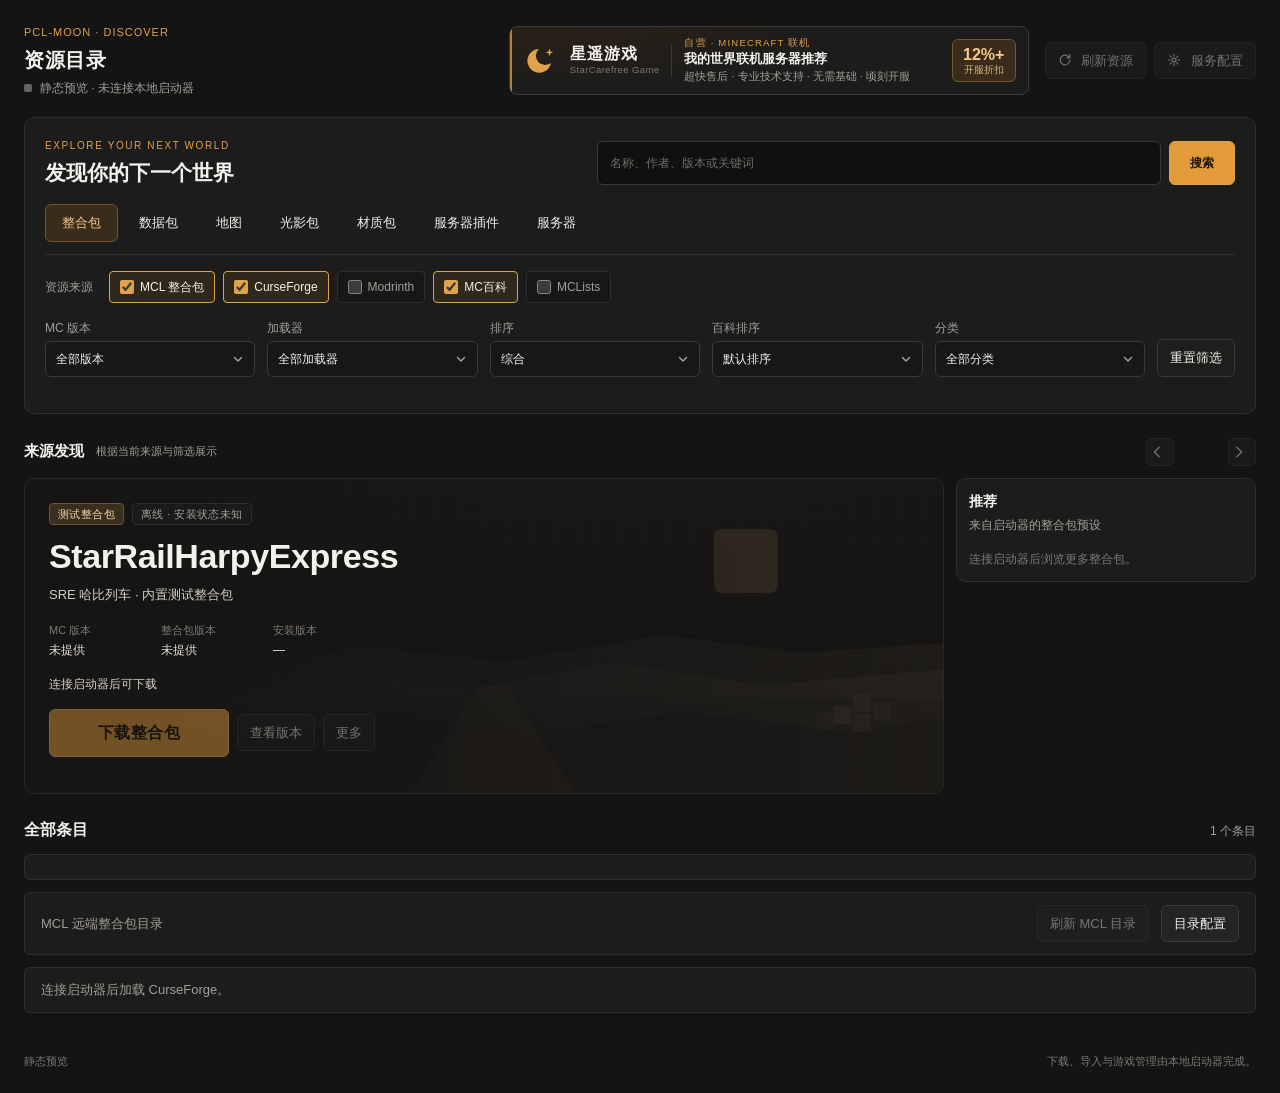
==== Plain Craft Launcher 2/Modules/WebUi/www/index.html @ b38b9cc0 "Launcher Detail Experience Optimization" ====
<!DOCTYPE html>
<html lang="zh-CN" class="dark">
<head>
  <meta charset="utf-8" />
  <meta name="viewport" content="width=device-width, initial-scale=1" />
  <meta http-equiv="Content-Security-Policy" content="default-src 'none'; script-src 'self'; style-src 'self' 'unsafe-inline'; img-src 'self' data: http: https:; connect-src 'none'; base-uri 'none'; form-action 'none'" />
   <title>PCL-MOON</title>
  <link rel="stylesheet" href="app.css" />
</head>
<body data-link="offline">
  <div class="browse">
    <header class="toolbar">
      <div class="title-block">
        <p class="eyebrow">PCL-MOON · DISCOVER</p>
        <h1>资源目录</h1>
        <p class="connection" role="status">
          <span class="status-dot" aria-hidden="true"></span>
          <span id="connection-text">静态预览 · 未连接本地启动器</span>
        </p>
      </div>
      <aside class="sponsor" aria-label="自营：星遥游戏">
        <a id="sponsor-link" href="https://started.ink/" title="星遥游戏 · 我的世界联机服务器">
          <svg class="sponsor-mark" viewBox="0 0 40 40" aria-hidden="true">
            <defs><mask id="sponsor-crescent"><rect width="40" height="40" fill="#fff"/><circle cx="25" cy="15" r="11" fill="#000"/></mask></defs>
            <circle cx="18" cy="21" r="14" fill="currentColor" mask="url(#sponsor-crescent)"/>
            <path d="M30 6.5l1.1 3.4 3.4 1.1-3.4 1.1L30 15.5l-1.1-3.4-3.4-1.1 3.4-1.1z" fill="currentColor"/>
          </svg>
          <span class="sponsor-brand"><strong>星遥游戏</strong><small>StarCarefree Game</small></span>
          <span class="sponsor-copy">
            <small class="sponsor-eyebrow">自营 · MINECRAFT 联机</small>
            <strong>我的世界联机服务器推荐</strong>
            <small class="sponsor-points">超快售后 · 专业技术支持 · 无需基础 · 顷刻开服</small>
          </span>
          <span class="sponsor-offer"><b>12%+</b><small>开服折扣</small></span>
        </a>
      </aside>
      <div class="toolbar-actions">
        <button id="refresh" type="button" disabled>
          <svg viewBox="0 0 16 16" aria-hidden="true"><path d="M13.5 8a5.5 5.5 0 1 1-1.4-3.7" fill="none" stroke="currentColor" stroke-width="1.4" stroke-linecap="square"/><path d="M13.6 2.2v3.2H10.4" fill="none" stroke="currentColor" stroke-width="1.4" stroke-linecap="square"/></svg>
          刷新资源
        </button>
        <button id="open-services" type="button" disabled>
          <svg viewBox="0 0 16 16" aria-hidden="true"><circle cx="8" cy="8" r="2.2" fill="none" stroke="currentColor" stroke-width="1.4"/><path d="M8 1.6v2.1M8 12.3v2.1M1.6 8h2.1M12.3 8h2.1M3.4 3.4l1.5 1.5M11.1 11.1l1.5 1.5M12.6 3.4l-1.5 1.5M4.9 11.1l-1.5 1.5" fill="none" stroke="currentColor" stroke-width="1.2" stroke-linecap="square"/></svg>
          服务配置
        </button>
      </div>
    </header>

    <div id="notice" class="notice" role="status" hidden>
      <p id="notice-text"></p>
      <button id="notice-config" type="button" hidden>配置目录地址</button>
    </div>
    <div id="error" class="error" role="alert" hidden></div>
    <p id="selection-live" class="visually-hidden" aria-live="polite"></p>

    <main>
      <section class="discover-controls" aria-label="搜索与筛选">
        <div class="discover-heading">
          <div><p class="eyebrow">EXPLORE YOUR NEXT WORLD</p><h2>发现你的下一个世界</h2></div>
          <form id="search-form" class="search" role="search">
            <label for="search" class="visually-hidden">搜索</label>
            <div class="search-entry"><input id="search" type="search" placeholder="名称、作者、版本或关键词" autocomplete="off" spellcheck="false" enterkeyhint="search" /><button type="submit" class="search-submit">搜索</button></div>
          </form>
        </div>
        <div class="source-tabs resource-types" role="tablist" aria-label="资源类型">
          <button id="type-modpack" type="button" role="tab" aria-selected="true" aria-controls="cards">整合包</button>
          <button id="type-datapack" type="button" role="tab" aria-selected="false" aria-controls="cards">数据包</button>
          <button id="type-world" type="button" role="tab" aria-selected="false" aria-controls="cards">地图</button>
          <button id="type-shader" type="button" role="tab" aria-selected="false" aria-controls="cards">光影包</button>
          <button id="type-resourcepack" type="button" role="tab" aria-selected="false" aria-controls="cards">材质包</button>
          <button id="type-plugin" type="button" role="tab" aria-selected="false" aria-controls="cards">服务器插件</button>
          <button id="type-server" type="button" role="tab" aria-selected="false" aria-controls="cards">服务器</button>
        </div>
        <div class="source-row"><span class="control-label">资源来源</span>
          <div class="explorer-picker" role="group" aria-label="平台资源源（可多选）">
            <label class="explorer-option" title="MCL 整合包 · 远端 index.json"><input id="source-mcl" type="checkbox" checked /> <span>MCL 整合包</span></label>
            <label class="explorer-option" title="CurseForge 平台源"><input id="source-curseforge" type="checkbox" checked /> <span>CurseForge</span></label>
            <label class="explorer-option" title="Modrinth 平台源"><input id="source-modrinth" type="checkbox" /> <span>Modrinth</span></label>
            <label id="source-mcmod" class="explorer-option" title="MC百科平台源"><input id="include-mcmod" type="checkbox" checked /> <span>MC百科</span></label>
            <label class="explorer-option" title="MCLists 是服务器目录来源，不是可进入的服务器"><input id="source-mclists" type="checkbox" /> <span>MCLists</span></label>
          </div>
        </div>
        <form id="filters" class="filters" aria-label="筛选资源">
          <label for="filter-mc">MC 版本<select id="filter-mc"><option value="">全部版本</option></select></label>
          <label for="filter-loader">加载器<select id="filter-loader"><option value="">全部加载器</option></select></label>
          <label id="filter-sort-label" for="filter-sort">排序<select id="filter-sort">
            <option value="relevance">综合</option><option value="downloads">下载量</option><option value="newest">最新</option><option value="updated">最近更新</option>
          </select></label>
          <label id="filter-mcmod-sort-label" for="filter-mcmod-sort">百科排序<select id="filter-mcmod-sort">
            <option value="default">默认排序</option><option value="createtime">最新收录</option><option value="lastedittime">最后编辑</option>
          </select></label>
          <label for="filter-category">分类<select id="filter-category"><option value="">全部分类</option></select></label>
          <button id="reset-filters" type="button" class="ghost">重置筛选</button>
        </form>
        <div class="filter-help"><small id="category-help" role="status"></small><button id="category-retry" type="button" hidden>重试分类</button></div>
      </section>
      <div class="section-head discovery-title"><h2 id="discovery-title">来源发现</h2><p id="discovery-note">根据当前来源与筛选展示</p><div class="discovery-nav"><button id="discovery-previous" type="button" disabled aria-label="上一个"><svg viewBox="0 0 16 16" aria-hidden="true"><path d="M10.5 2.5 5 8l5.5 5.5" fill="none" stroke="currentColor" stroke-width="1.6" stroke-linecap="round" stroke-linejoin="round"/></svg></button><span id="discovery-index"></span><button id="discovery-next" type="button" disabled aria-label="下一个"><svg viewBox="0 0 16 16" aria-hidden="true"><path d="M5.5 2.5 11 8l-5.5 5.5" fill="none" stroke="currentColor" stroke-width="1.6" stroke-linecap="round" stroke-linejoin="round"/></svg></button></div></div>
      <section class="stage" aria-labelledby="discovery-title">
        <article class="banner" id="banner" aria-labelledby="pack-name">
          <div class="depth" aria-hidden="true">
            <span class="sun"></span>
            <span class="ridge ridge-far"></span>
            <span class="ridge ridge-mid"></span>
            <span class="ridge ridge-near"></span>
            <span class="path"></span>
            <span class="blocks"></span>
          </div>
          <img id="banner-image" class="banner-image" alt="" hidden referrerpolicy="no-referrer" />
          <div class="scrim" aria-hidden="true"></div>
          <div class="banner-copy">
            <div class="kicker">
              <span id="pack-badge" class="badge">测试整合包</span>
              <span id="pack-state" class="pill">离线 · 安装状态未知</span>
            </div>
            <h2 id="pack-name">StarRailHarpyExpress</h2>
            <p id="pack-description">SRE 哈比列车 · 内置测试整合包</p>
            <dl class="meta">
              <div><dt>MC 版本</dt><dd id="meta-mc">未提供</dd></div>
              <div><dt>整合包版本</dt><dd id="meta-ver">未提供</dd></div>
              <div><dt>安装版本</dt><dd id="meta-installed">—</dd></div>
            </dl>
            <p id="phase" class="phase" role="status">连接启动器后可下载</p>
            <progress id="task-progress" max="100" value="0" hidden></progress>
            <p id="task-error" class="task-error" hidden></p>
            <div class="banner-actions">
              <button id="primary" class="primary" type="button" disabled>下载整合包</button>
              <button id="cancel" class="cancel" type="button" hidden>取消</button>
              <button id="goto-versions" class="ghost" type="button" disabled>查看版本</button>
              <div id="more-wrap" class="more-wrap">
                <button id="more" class="ghost" type="button" aria-haspopup="menu" aria-controls="more-menu" aria-expanded="false" disabled>更多</button>
                <div id="more-menu" class="menu" role="menu" hidden>
                  <button type="button" role="menuitem" id="check-updates">检查更新</button>
                  <button type="button" role="menuitem" id="install-quark">通过夸克下载</button>
                  <button type="button" role="menuitem" id="import-pack">导入整合包</button>
                  <button type="button" role="menuitem" id="launch-installed">启动已安装的整合包</button>
                  <button type="button" role="menuitem" id="goto-version-settings">版本设置</button>
                  <button type="button" role="menuitem" id="goto-tasks">下载任务</button>
                  <button type="button" role="menuitem" id="goto-games">返回我的游戏</button>
                  <button type="button" role="menuitem" id="goto-account">打开账号</button>
                </div>
              </div>
            </div>
            <p id="hint" class="hint"></p>
          </div>
        </article>
        <aside class="recommend" aria-labelledby="recommend-title">
          <div class="recommend-head">
            <h2 id="recommend-title">推荐</h2>
            <p id="recommend-note">来自启动器的整合包预设</p>
          </div>
          <div id="recommend-list" class="recommend-list" role="group" aria-label="推荐条目" tabindex="0"></div>
          <p id="recommend-empty" class="empty-inline">连接启动器后浏览更多整合包。</p>
        </aside>
      </section>

      <section class="catalog" aria-labelledby="catalog-title">
        <div class="section-head">
          <h2 id="catalog-title">全部条目</h2>
          <div class="section-tools"><p id="result-count" aria-live="polite">1 个条目</p><button id="translate-page" type="button" class="icon-button" hidden aria-pressed="false" title="翻译本页 CurseForge 与 Modrinth 简介">译</button></div>
        </div>
        <div id="sources-summary" class="source-status" role="status" aria-live="polite"><p id="sources-summary-message"></p><div id="sources-summary-actions"></div></div>
        <div id="mcl-status" class="source-status" role="status"><p id="mcl-message">MCL 远端整合包目录</p><button id="mcl-refresh" type="button" disabled>刷新 MCL 目录</button><button id="mcl-config" type="button">目录配置</button></div>
        <div id="platform-status" class="source-status" role="status" aria-live="polite">
          <p id="platform-message">连接启动器后加载 CurseForge。</p>
          <button id="platform-retry" type="button" hidden>重试本页</button>
        </div>
        <div id="modrinth-status" class="source-status" role="status" aria-live="polite" hidden><p id="modrinth-message"></p><button id="modrinth-retry" type="button" hidden>重试 Modrinth</button></div>
        <div id="mcmod-status" class="source-status" role="status" aria-live="polite" hidden>
          <p id="mcmod-message">连接启动器后加载 MC百科。</p>
          <button id="mcmod-retry" type="button" hidden>重试本页</button>
        </div>
        <div id="association-status" class="source-status" role="status" hidden><p id="association-message"></p><button id="association-retry" type="button" hidden>重试关联核对</button></div>
        <div id="cards" class="cards" role="group" aria-label="资源条目"></div>
        <div id="empty" class="empty" hidden>
          <p id="empty-text">没有匹配的整合包</p>
          <button id="clear-search" type="button">清除搜索</button>
          <button id="empty-config" type="button" hidden>配置目录地址</button>
        </div>
        <nav id="pagination" class="pagination" aria-label="资源分页" hidden>
          <p id="page-label">尚未加载</p>
          <div><button id="previous-page" type="button" disabled>上一页</button><button id="next-page" type="button" disabled>下一页</button></div>
        </nav>
      </section>
      <section id="servers" class="catalog" hidden aria-labelledby="servers-title">
        <div class="section-head"><h2 id="servers-title">服务器</h2><p id="servers-count" aria-live="polite">0 个服务器</p></div>
        <div id="servers-status" class="source-status" role="status"><p id="servers-message">MCLists 与 MCL 服务器目录</p><button id="servers-add" type="button">添加本地服务器</button><button id="servers-refresh" type="button">刷新服务器</button></div>
        <dialog id="local-server" class="pack-detail" aria-labelledby="local-server-title">
          <div class="panel-heading"><div><p class="eyebrow">仅保存在本机</p><h2 id="local-server-title">添加本地服务器</h2></div><button id="close-local-server" type="button" aria-label="关闭添加服务器">×</button></div>
          <p class="panel-description">不会写入任何游戏实例的服务器列表。</p>
          <form id="local-server-form" class="local-server-fields">
            <label class="field">名称<input id="local-server-name" maxlength="120" required /></label>
            <label class="field">地址<input id="local-server-address" maxlength="253" placeholder="play.example.com 或 play.example.com:25565" required spellcheck="false" /></label>
            <label class="field">MC 版本<input id="local-server-version" maxlength="32" placeholder="1.21.1" /></label>
            <div class="panel-actions"><button type="submit">保存到本机</button><button id="local-server-cancel" type="button">取消</button></div>
          </form>
        </dialog>
        <div id="server-cards" class="cards" role="group" aria-label="服务器"></div>
        <p id="servers-empty" class="empty" hidden>没有匹配的服务器</p>
        <dialog id="server-join" class="pack-detail" aria-labelledby="server-join-title">
          <div class="panel-heading"><div><p class="eyebrow">进入服务器</p><h2 id="server-join-title">选择版本</h2></div><button id="close-server-join" type="button" aria-label="关闭进入服务器">×</button></div>
          <p id="server-join-note" class="panel-description"></p>
          <div id="server-choices" class="server-choices"></div>
          <div class="panel-actions"><button id="server-join-cancel" type="button">取消</button></div>
        </dialog>
      </section>
    </main>

    <footer class="foot">
      <p id="runtime">静态预览</p>
      <p class="foot-note">下载、导入与游戏管理由本地启动器完成。</p>
    </footer>
  </div>

  <dialog id="pack-detail" class="pack-detail" aria-labelledby="detail-name">
    <div class="panel-heading">
      <p id="detail-source" class="eyebrow">整合包详情</p>
      <button id="close-detail" type="button" aria-label="关闭资源详情" autofocus>×</button>
    </div>
    <header class="detail-heading">
      <div class="detail-art"><img id="detail-icon" alt="" hidden referrerpolicy="no-referrer" /></div>
      <div class="detail-title"><h2 id="detail-name"></h2><p id="detail-english" class="detail-english"></p><button id="detail-translate" type="button" class="icon-button" hidden aria-pressed="false" title="翻译简介">译</button></div>
    </header>
    <dl class="detail-meta">
      <div><dt>MC 版本</dt><dd id="detail-mc"></dd></div>
      <div id="detail-versions-wrap" class="detail-versions" hidden><dt>完整版本</dt><dd><details><summary>查看已列出的版本（跨度不代表连续兼容）</summary><p id="detail-versions"></p></details></dd></div>
      <div><dt>整合包版本</dt><dd id="detail-version"></dd></div>
      <div><dt>加载器</dt><dd id="detail-loader"></dd></div>
      <div><dt>作者</dt><dd id="detail-authors"></dd></div>
      <div><dt>分类</dt><dd id="detail-categories"></dd></div>
      <div id="detail-stat-wrap"><dt id="detail-stat-label">下载量</dt><dd id="detail-stat"></dd></div>
    </dl>
    <div id="detail-status" class="source-status" role="status"><p id="detail-message"></p><button id="detail-retry" type="button" hidden>重试详情</button></div>
    <div id="detail-downloads" class="detail-downloads">
      <h3>获取整合包</h3>
      <p id="detail-guidance" class="panel-description"></p>
      <div id="detail-links" class="detail-links" aria-label="作者提供的下载地址"></div>
      <div class="detail-actions">
        <button id="detail-download" type="button" class="primary" hidden>选择版本并下载</button>
        <button id="detail-modrinth" type="button" hidden>跳转到 Modrinth</button>
        <button id="detail-import" type="button">导入已下载的整合包</button>
        <button id="detail-native" type="button" hidden>在启动器中查看</button>
        <button id="detail-website" type="button" hidden>在 MC百科查看</button>
      </div>
      <p id="download-status" class="panel-description" role="status"></p>
      <button id="download-retry" type="button" hidden>重试打开版本列表</button>
    </div>
    <details id="detail-introduction" class="detail-introduction">
      <summary>整合包介绍</summary>
      <div id="detail-description" class="detail-description"></div>
    </details>
  </dialog>

  <dialog id="version-wait" aria-labelledby="version-wait-title" aria-busy="true">
    <div class="version-wait">
      <span class="wait-spin" aria-hidden="true"></span>
      <h2 id="version-wait-title">正在打开版本列表</h2>
      <p id="version-wait-text" class="panel-description">已请求启动器打开版本列表，请在原生界面选择文件。</p>
      <p id="version-wait-note" class="panel-description">正在解析项目，完成后会自动跳转。</p>
    </div>
  </dialog>

  <dialog id="quark-choice" aria-labelledby="quark-choice-title">
    <div class="panel-heading">
      <div>
        <p id="quark-choice-eyebrow" class="eyebrow">夸克网盘</p>
        <h2 id="quark-choice-title">下载来源</h2>
      </div>
      <button id="close-quark-choice" type="button" aria-label="关闭夸克选项">×</button>
    </div>
    <p id="quark-choice-text" class="panel-description"></p>
    <div class="panel-actions">
      <button id="quark-choice-cancel" type="button">取消</button>
      <button id="quark-jump" type="button">跳转</button>
      <button id="quark-direct" type="button" class="primary">直接下载</button>
    </div>
  </dialog>
  <dialog id="quark-download" class="pack-detail" aria-labelledby="quark-download-title">
    <div class="panel-heading">
      <div>
        <p class="eyebrow">下载</p>
        <h2 id="quark-download-title">选择版本</h2>
      </div>
      <button id="close-quark-download" type="button" aria-label="关闭下载页">×</button>
    </div>
    <p id="quark-download-note" class="panel-description">在这个下载页选择要安装的版本。只会转存你点中的一个整合包，不会转存整个分享。</p>
    <p id="quark-download-path" class="panel-description"></p>
    <div id="quark-download-status" class="source-status" role="status"><p id="quark-download-message"></p></div>
    <div id="quark-versions" class="quark-versions" aria-label="夸克分享中的版本"></div>
    <div class="panel-actions">
      <button id="quark-up" type="button" hidden>返回上级</button>
      <button id="quark-download-retry" type="button" hidden>重试</button>
      <button id="quark-download-jump" type="button">改为跳转</button>
    </div>
  </dialog>

  <dialog id="services" aria-labelledby="services-title">
    <form id="services-form">
      <div class="panel-heading">
        <div>
          <p class="eyebrow">服务</p>
          <h2 id="services-title">服务配置</h2>
        </div>
        <button id="close-services" type="button" aria-label="关闭服务配置">×</button>
      </div>
      <p class="panel-description">地址只交给本地启动器保存和访问，此页不会直接请求网络，也不会读取或显示账号令牌。留空可清除已保存的地址。夸克地址留空时，启动器使用官方匿名解析。授权按钮会让启动器打开夸克官方授权页；令牌只保存在本机。</p>
      <label class="field" for="catalog-url">MCL 远端目录源 · index.json
        <textarea id="catalog-url" rows="5" maxlength="16400" placeholder="https://primary.example/index.json&#10;https://backup.example/index.json" autocomplete="off" spellcheck="false" aria-describedby="catalog-help catalog-source-status catalog-default-status"></textarea>
        <small id="catalog-help">每行一个，最多 8 个。第一行为主源，其余按顺序备用；读取失败自动尝试下一个。填写的是目录 JSON，不是 ZIP/MRPACK 下载地址。</small>
      </label>
      <div class="field-actions">
         <button id="catalog-default" type="button" class="ghost">使用 Gitee 默认源</button>
      </div>
      <p id="catalog-default-status" class="panel-description" role="status"></p>
      <p id="catalog-source-status" class="panel-description" role="status"></p>
      <label class="field" for="quark-url">夸克解析服务
        <input id="quark-url" type="url" inputmode="url" placeholder="可选：http://127.0.0.1:5000/" autocomplete="off" spellcheck="false" />
      </label>
      <p id="quark-auth-status" class="panel-description" role="status"></p>
      <p id="url-warning" class="panel-description" role="status"></p>
      <p id="config-status" class="panel-description" role="status"></p>
      <div class="panel-actions">
        <button id="authorize-quark" type="button">授权夸克网盘</button>
        <button id="dismiss-services" type="button">取消</button>
        <button id="save-services" type="submit" class="primary" disabled>保存配置</button>
      </div>
    </form>
  </dialog>
  <script src="explorer-identity.js"></script>
  <script src="app.js"></script>
</body>
</html>
---- Plain Craft Launcher 2/Modules/WebUi/www/app.css ----
/* Design contract — supplementary browse surface, not the native shell.
   Mission: catalog browsing beside the native WPF sidebar. Charcoal canvas,
   warm gold selection, compact store rows. No window chrome, no glass, no
   midnight blue, no fake popularity.
   Tokens (4/8 rhythm): space 4/8/12/16/24/32; radius 4/6; type 11/12/13/16/28.
   Color: #141414 canvas, #1c1c1c raised, #f3f1ec ink, #a39e96 muted,
   #e0a24a gold, #e39b3a button, #1b140c button ink.
   Motion: page open matches native HybridMotion.Enter (350ms rise, 25ms stagger).
   Do: textContent, real launcher ops, labeled SRE test pack, visible focus.
   Don't: titlebar, sidebar, projection trees, WeGame/Tencent assets, fake metrics. */

:root {
  color-scheme: dark;
  --bg: #141414;
  --raised: #1c1c1c;
  --raised-2: #242424;
  --ink: #f3f1ec;
  --muted: #a39e96;
  --faint: #7d7872;
  --line: #2e2e2e;
  --line-strong: #3a3a3a;
  --gold: #e0a24a;
  --gold-hot: #f0b15a;
  --gold-deep: #d0892e;
  --button: #e39b3a;
  --button-ink: #1b140c;
  --danger: #e7b1a6;
  --danger-line: #a86858;
  --ok: #b7c3a4;
  --radius: 6px;
  --radius-sm: 4px;
  font: 13px/1.5 "Segoe UI", "Microsoft YaHei UI", sans-serif;
}

* { box-sizing: border-box; }
[hidden] { display: none !important; }
html, body { height: 100%; margin: 0; background: var(--bg); color: var(--ink); }
body { min-height: 100%; }
button, input, textarea { font: inherit; color: inherit; }
button {
  cursor: pointer;
  border: 1px solid var(--line-strong);
  border-radius: var(--radius);
  background: var(--raised-2);
  color: var(--ink);
  min-height: 36px;
  padding: 8px 12px;
  transition-property: background-color, border-color, color, transform;
  transition-duration: 80ms, 80ms, 80ms, 70ms;
  transition-timing-function: cubic-bezier(.2, .8, .2, 1);
}
button:hover:not(:disabled) { background: #2c2824; border-color: #6a5434; }
button:active:not(:disabled) { transform: translateY(1px); }
button:disabled { opacity: .42; cursor: not-allowed; }
button:focus-visible, input:focus-visible, textarea:focus-visible {
  outline: 2px solid #f3d7a2;
  outline-offset: 2px;
}
button svg { width: 14px; height: 14px; vertical-align: -2px; margin-right: 6px; }
.visually-hidden {
  position: absolute; width: 1px; height: 1px; padding: 0; margin: -1px;
  overflow: hidden; clip: rect(0, 0, 0, 0); white-space: nowrap; border: 0;
}

.browse {
  min-height: 100%;
  display: flex;
  flex-direction: column;
  gap: 12px;
  padding: 16px 20px 20px;
  background: var(--bg);
}
 .toolbar {
   display: grid;
   grid-template-columns: minmax(160px, auto) minmax(0, 1fr) auto;
   gap: 12px 16px;
   align-items: center;
 }
.title-block { min-width: 0; }
.eyebrow {
  margin: 0 0 4px;
  font-size: 11px;
  letter-spacing: 1px;
  color: var(--gold);
}
h1, h2, p { margin: 0; overflow-wrap: anywhere; }
h1 { font-size: 20px; font-weight: 650; letter-spacing: .5px; }
.connection {
  display: flex;
  align-items: center;
  gap: 8px;
  margin-top: 4px;
  color: var(--muted);
  font-size: 12px;
}
.status-dot { width: 8px; height: 8px; border-radius: 2px; background: #6a645c; flex: none; }
body[data-link="live"] .status-dot { background: var(--gold); }
body[data-link="connecting"] .status-dot { background: #a89878; }
body[data-link="lost"] .status-dot { background: var(--danger-line); }
.search { display: flex; flex-direction: column; gap: 4px; min-width: 0; color: var(--muted); font-size: 12px; }
.search input, .field input, .field textarea {
  width: 100%;
  min-width: 0;
  min-height: 36px;
  padding: 8px 12px;
  border: 1px solid var(--line-strong);
  border-radius: var(--radius);
  background: #101010;
  color: var(--ink);
}
.search input::placeholder, .field input::placeholder, .field textarea::placeholder { color: #6f6a64; }
.toolbar-actions { display: flex; gap: 8px; flex-wrap: wrap; justify-content: flex-end; }
.notice, .error, .hint, .task-error, .panel-description, .empty-inline, .foot-note {
  overflow-wrap: anywhere;
  white-space: pre-wrap;
}
.notice, .error {
  margin: 0;
  padding: 8px 12px;
  border-radius: var(--radius-sm);
  border: 1px solid var(--line);
  background: var(--raised);
}
 .notice { display: flex; flex-wrap: wrap; gap: 8px 12px; align-items: center; color: #d9d0c4; border-left: 3px solid var(--gold); }
 .notice p { flex: 1 1 240px; margin: 0; }
.error, .task-error { color: var(--danger); border-left: 3px solid var(--danger-line); }
.task-error { margin: 8px 0 0; font-size: 12px; }

 .stage {
   display: grid;
   grid-template-columns: minmax(0, 1fr) minmax(240px, 300px);
   gap: 12px;
   align-items: start;
 }
.banner {
  position: relative;
   isolation: isolate;
   display: flex;
   align-items: flex-end;
  min-height: 336px;
  min-width: 0;
  border: 1px solid #2a2724;
  border-radius: var(--radius);
  background: #171513;
  overflow: visible;
}
.depth, .banner-image, .scrim {
  position: absolute;
  inset: 0;
  border-radius: inherit;
  overflow: hidden;
  pointer-events: none;
}
.depth {
  z-index: 0;
  background:
    linear-gradient(180deg, transparent 0 62%, #100e0c 100%),
    repeating-linear-gradient(90deg, transparent 0 22px, #ffffff08 22px 23px),
    repeating-linear-gradient(0deg, transparent 0 22px, #ffffff05 22px 23px),
    linear-gradient(165deg, #2a261f 0%, #1b1815 46%, #12100e 100%);
}
.sun {
  position: absolute;
  width: 64px;
  height: 64px;
  right: 18%;
  top: 16%;
  border-radius: 8px;
  background: #a68456;
  opacity: .34;
}
.ridge { position: absolute; left: -4%; right: -4%; }
.ridge-far {
  top: 42%;
  height: 28%;
  background: #4a4036;
  opacity: .28;
  clip-path: polygon(0 78%, 12% 62%, 24% 70%, 38% 40%, 52% 58%, 68% 28%, 82% 48%, 100% 34%, 100% 100%, 0 100%);
}
.ridge-mid {
  top: 52%;
  height: 30%;
  background: #3a332c;
  opacity: .55;
  clip-path: polygon(0 70%, 8% 48%, 22% 64%, 36% 30%, 48% 52%, 63% 22%, 78% 46%, 100% 26%, 100% 100%, 0 100%);
}
.ridge-near {
  top: 68%;
  height: 34%;
  background: #221e1a;
  clip-path: polygon(0 42%, 14% 28%, 27% 48%, 41% 16%, 55% 40%, 70% 18%, 86% 36%, 100% 20%, 100% 100%, 0 100%);
}
.path {
  position: absolute;
  left: 42%;
  bottom: 0;
  width: 18%;
  height: 34%;
  background: #6b5438;
  opacity: .22;
  clip-path: polygon(42% 0, 58% 0, 100% 100%, 0 100%);
}
.blocks {
  position: absolute;
  right: 10%;
  bottom: 22%;
  width: 18px;
  height: 18px;
  background: #6d5b42;
  opacity: .28;
  box-shadow: 20px 8px 0 #5c4c38, 20px -12px 0 #5c4c38, 40px -4px 0 #4e4030, -16px 6px 0 #4a3e30;
}
.banner-image { z-index: 1; width: 100%; height: 100%; object-fit: cover; }
.scrim {
  z-index: 2;
  background: linear-gradient(90deg, #141414f2 0%, #141414c4 46%, #14141466 100%);
}
.banner-copy {
  position: relative;
  z-index: 3;
  width: min(680px, 100%);
  min-width: 0;
  padding: 24px;
}
.kicker { display: flex; flex-wrap: wrap; gap: 8px; align-items: center; margin-bottom: 12px; }
.badge, .pill {
  display: inline-flex;
  align-items: center;
  min-height: 22px;
  padding: 2px 8px;
  border-radius: var(--radius-sm);
  font-size: 11px;
  letter-spacing: .4px;
}
.badge { color: #f0d7ad; background: #3a2e1c; border: 1px solid #6a5434; }
.badge.catalog { color: #d9d0c4; background: #2a2a2a; border-color: var(--line-strong); }
.pill { color: var(--muted); background: #1a1a1a; border: 1px solid var(--line); }
.pill.update { color: #f0d7ad; border-color: #6a5434; }
.pill.installed { color: var(--ok); border-color: #4d5644; }
.pill.offline, .pill.missing { color: var(--faint); }
#pack-name {
  font-size: clamp(26px, 4vw, 40px);
  line-height: 1.15;
  font-weight: 680;
  letter-spacing: -.4px;
  margin-bottom: 8px;
}
#pack-description {
  max-width: 560px;
  color: #d4cdc3;
  font-size: 13px;
  line-height: 1.7;
  white-space: pre-line;
}
.meta {
  display: flex;
  flex-wrap: wrap;
  gap: 12px 24px;
  margin: 16px 0 0;
}
.meta > div { min-width: 88px; max-width: 240px; }
.meta dt { font-size: 11px; color: var(--faint); margin-bottom: 2px; }
.meta dd { margin: 0; font-size: 12px; color: #e6dfd6; }
.phase { margin-top: 16px; font-size: 12px; color: #d9d0c4; min-height: 18px; }
progress {
  display: block;
  width: min(360px, 100%);
  height: 4px;
  margin: 8px 0 0;
  border: 0;
  border-radius: 2px;
  background: #2a2a2a;
  color: var(--gold);
}
progress::-webkit-progress-bar { background: #2a2a2a; border-radius: 2px; }
progress::-webkit-progress-value { background: var(--gold); border-radius: 2px; }
progress::-moz-progress-bar { background: var(--gold); }
.banner-actions {
  display: flex;
  flex-wrap: wrap;
  gap: 8px;
  align-items: center;
  margin-top: 16px;
}
.primary {
  min-height: 48px;
  min-width: 180px;
  padding: 8px 20px;
  background: var(--button);
  border-color: #f0c27a;
  color: var(--button-ink);
  font-size: 16px;
  font-weight: 700;
  letter-spacing: .4px;
}
.primary:hover:not(:disabled) { background: var(--gold-hot); border-color: #ffe1ae; color: var(--button-ink); }
.primary:active:not(:disabled) { background: var(--gold-deep); }
.primary:focus-visible { outline-color: #fff4df; }
.primary:disabled { opacity: .45; }
.cancel { border-color: var(--danger-line); color: var(--danger); background: #241816; }
.cancel:hover:not(:disabled) { background: #3a241e; border-color: #c48b7c; }
.ghost { background: #201e1c; }
.more-wrap { position: relative; }
.menu {
  position: absolute;
  left: 0;
  bottom: calc(100% + 8px);
  z-index: 5;
  display: grid;
  gap: 4px;
  width: max-content;
  min-width: 196px;
  max-width: min(280px, 70vw);
  padding: 8px;
  background: #1a1a1a;
  border: 1px solid #4a4034;
  border-radius: var(--radius);
  box-shadow: 0 12px 28px #000a;
}
.menu button {
  width: 100%;
  text-align: left;
  background: transparent;
  border-color: transparent;
}
.menu button:hover:not(:disabled) { background: #2a241c; border-color: transparent; }
.hint { margin-top: 12px; color: var(--faint); font-size: 12px; line-height: 1.7; max-width: 620px; }

 .recommend {
   display: flex;
   flex-direction: column;
   gap: 8px;
   min-width: 0;
   min-height: 0;
   max-height: 100%;
   padding: 12px;
   background: var(--raised);
   border: 1px solid var(--line);
   border-radius: var(--radius);
   overflow: hidden;
 }
 .recommend-head h2 { font-size: 14px; font-weight: 650; }
 .recommend-note, .empty-inline { color: var(--faint); font-size: 12px; line-height: 1.6; }
 .recommend-list { display: flex; flex-direction: column; gap: 8px; min-width: 0; min-height: 0; flex: 1 1 auto; overflow-y: auto; overscroll-behavior: contain; padding-right: 2px; }
.recommend-list:focus-visible { outline: 2px solid #f3d7a2; outline-offset: 2px; border-radius: var(--radius-sm); }
.rec {
  display: flex;
  align-items: center;
  gap: 8px;
  width: 100%;
  min-height: 64px;
  padding: 8px;
  text-align: left;
  background: #181818;
  border-color: var(--line);
}
.rec { position: relative; }
.rec.selected { background: #2a241c; border-color: var(--gold); }
.rec.selected::before { content: ""; position: absolute; left: 4px; top: 8px; bottom: 8px; width: 3px; border-radius: 2px; background: var(--gold); }
.rec:hover:not(:disabled):not(.selected) { background: #201d19; border-color: #6a5434; }
.thumb, .card-art {
  position: relative;
  flex: none;
  overflow: hidden;
  background:
    linear-gradient(160deg, #3a332c, #221e1a 60%),
    repeating-linear-gradient(90deg, transparent 0 8px, #ffffff10 8px 9px);
}
.thumb { width: 56px; height: 56px; border-radius: var(--radius-sm); }
.thumb img, .card-art img {
  position: absolute;
  inset: 0;
  width: 100%;
  height: 100%;
  object-fit: cover;
}
.rec-copy { min-width: 0; flex: 1; }
.rec-copy strong, .card-body strong { display: block; font-size: 13px; font-weight: 650; }
.rec-copy small, .card-body small { display: block; margin-top: 2px; color: var(--muted); font-size: 11px; }

.catalog { display: flex; flex-direction: column; gap: 12px; min-width: 0; }
.section-head { display: flex; justify-content: space-between; gap: 12px; align-items: baseline; }
.section-head h2 { font-size: 16px; font-weight: 650; }
 #result-count { color: var(--muted); font-size: 12px; }
 .section-tools { display: flex; align-items: center; gap: 8px; }
 .icon-button { width: 28px; height: 28px; padding: 0; border-radius: 8px; font-size: 13px; line-height: 1; }
 .icon-button[aria-pressed="true"] { border-color: var(--gold); color: var(--gold); }
 .card { position: relative; }
 .card-translate { position: absolute; top: 8px; right: 8px; z-index: 2; opacity: 0; }
 .card:hover .card-translate, .card:focus-within .card-translate, .card-translate[aria-pressed="true"], .card-translate[aria-busy="true"] { opacity: 1; }
 .detail-title { display: flex; align-items: flex-start; justify-content: space-between; gap: 8px; min-width: 0; }
 .detail-title h2, .detail-title .detail-english { min-width: 0; }
.cards {
  display: grid;
  grid-template-columns: repeat(auto-fill, minmax(196px, 1fr));
  gap: 12px;
  min-width: 0;
}
 .card {
   display: flex;
   flex-direction: column;
   position: relative;
   min-width: 0;
   padding: 0;
   text-align: left;
   background: var(--raised);
   border-color: var(--line);
   overflow: visible;
 }
 .card-open, .rec-open { display: flex; width: 100%; min-width: 0; padding: 0; border: 0; background: transparent; text-align: inherit; color: inherit; }
 .card-open { flex-direction: column; }
 .rec-open { align-items: center; gap: 8px; }
 .card.selected { background: #241f1a; border-color: var(--gold); }
 .card { transition: border-color 120ms ease, background-color 120ms ease, box-shadow 120ms ease; }
 .card:hover:not(.selected) { background: #201d19; border-color: #6a5434; box-shadow: 0 6px 18px #00000040, inset 0 1px 0 #ffffff0a; }
 .card.selected:hover { box-shadow: 0 6px 18px #00000040; }
 .card-open:hover:not(:disabled), .rec-open:hover:not(:disabled) { background: transparent; border-color: transparent; }
 .card-open:active:not(:disabled), .rec-open:active:not(:disabled) { transform: none; }
 .card-art img { transition: transform 160ms ease; }
 .card:hover .card-art img { transform: scale(1.04); }
.card-art { height: 108px; border-radius: var(--radius) var(--radius) 0 0; }
.card-body {
  display: flex;
  flex-direction: column;
  gap: 4px;
  min-width: 0;
  flex: 1;
  padding: 12px;
}
.card-body .pill { margin-top: 8px; align-self: flex-start; }
.card-stat { color: var(--gold); font-size: 12px; font-variant-numeric: tabular-nums; }
.empty {
  display: flex;
  flex-wrap: wrap;
  gap: 8px 12px;
  align-items: center;
  padding: 16px;
  border: 1px dashed #3a3a3a;
  border-radius: var(--radius);
  color: var(--muted);
}
.foot {
  display: flex;
  flex-wrap: wrap;
  justify-content: space-between;
  gap: 8px 16px;
  margin-top: auto;
  padding-top: 8px;
  color: var(--faint);
  font-size: 11px;
}
dialog {
  width: min(480px, calc(100vw - 32px));
  max-height: min(85vh, 720px);
  overflow: auto;
  padding: 24px;
  color: var(--ink);
  background: #1a1a1a;
  border: 1px solid #4a4034;
  border-radius: var(--radius);
  box-shadow: 0 16px 40px #000c;
}
dialog::backdrop { background: #000c; }
 .server-choices { display: flex; flex-direction: column; gap: 16px; margin: 12px 0; }
 .join-group { display: flex; flex-direction: column; gap: 8px; }
 .join-group h3 { margin: 0; color: var(--muted); font-size: 12px; font-weight: 650; }
 .join-row { display: grid; grid-template-columns: minmax(0, 1fr) auto; gap: 12px; align-items: center; min-height: 52px; padding: 8px 12px; text-align: left; }
 .join-row span { display: flex; flex-direction: column; gap: 2px; min-width: 0; }
 .join-row strong, .join-row small { overflow: hidden; text-overflow: ellipsis; white-space: nowrap; }
 .join-row small { color: var(--muted); font-size: 11px; }
 .join-row em { color: var(--gold); font-style: normal; font-size: 12px; }
.panel-heading { display: flex; justify-content: space-between; gap: 12px; align-items: flex-start; }
.panel-heading h2 { font-size: 20px; font-weight: 650; }
.panel-heading button { min-width: 36px; font-size: 18px; padding: 4px 8px; }
.panel-description { margin: 12px 0; color: var(--muted); font-size: 12px; line-height: 1.7; }
.field { display: flex; flex-direction: column; gap: 6px; margin: 16px 0; font-size: 12px; color: #d9d0c4; }
.local-server-fields { display: flex; flex-direction: column; }
.local-server-fields .panel-actions { display: flex; gap: 8px; justify-content: flex-end; }
.field textarea { resize: vertical; min-height: 110px; line-height: 1.7; }
.field small { color: var(--muted); line-height: 1.6; }
.panel-actions { display: flex; justify-content: flex-end; gap: 8px; margin-top: 8px; }
.field-actions { display: flex; flex-wrap: wrap; align-items: center; gap: 8px; margin: -4px 0 8px; }
.field-actions button { min-height: 28px; padding: 4px 10px; font-size: 12px; }
#url-warning:empty { display: none; }
#url-warning { color: #e6c48a; }

/* Same open motion as native HybridMotion.Enter: from -16px, slight overshoot, 25ms stagger. */
.page-enter {
  animation: hybrid-enter 350ms linear both;
  animation-delay: var(--enter-delay, 0ms);
}
@keyframes hybrid-enter {
  0% { opacity: 0; transform: translateY(-16px); }
  7.14% { opacity: .438; transform: translateY(-12.94px); }
  14.29% { opacity: .75; transform: translateY(-9.38px); }
  21.43% { opacity: .938; transform: translateY(-5.79px); }
  28.57% { opacity: 1; transform: translateY(-2.56px); }
  35.71% { opacity: 1; transform: translateY(0); }
  42.86% { opacity: 1; transform: translateY(1.74px); }
  50% { opacity: 1; transform: translateY(2.62px); }
  57.14% { opacity: 1; transform: translateY(2.74px); }
  64.29% { opacity: 1; transform: translateY(2.33px); }
  71.43% { opacity: 1; transform: translateY(1.64px); }
  78.57% { opacity: 1; transform: translateY(.92px); }
  85.71% { opacity: 1; transform: translateY(.37px); }
  92.86% { opacity: 1; transform: translateY(.07px); }
  100% { opacity: 1; transform: none; }
}
.enter { animation: rise 420ms cubic-bezier(.16, 1, .3, 1) both; }
.card:nth-child(2).enter, .rec:nth-child(2).enter { animation-delay: 28ms; }
.card:nth-child(3).enter, .rec:nth-child(3).enter { animation-delay: 56ms; }
.card:nth-child(4).enter, .rec:nth-child(4).enter { animation-delay: 84ms; }
.card:nth-child(5).enter { animation-delay: 112ms; }
.card:nth-child(6).enter { animation-delay: 140ms; }
.card:nth-child(7).enter { animation-delay: 168ms; }
.card:nth-child(8).enter { animation-delay: 196ms; }
@keyframes rise {
  from { opacity: 0; transform: translateY(8px); }
  to { opacity: 1; transform: none; }
}

@media (max-width: 840px) {
   .toolbar { grid-template-columns: minmax(0, 1fr) auto; }
   .sponsor { grid-column: 1 / -1; width: min(100%, 520px); justify-self: end; }
  .toolbar-actions { justify-content: flex-start; }
  .stage { grid-template-columns: minmax(0, 1fr); }
  .recommend-list { display: flex; flex-direction: row; max-height: none; overflow-x: auto; overflow-y: hidden; }
  .recommend-list .rec { flex: 0 0 min(240px, 80%); }
  .banner { min-height: 300px; }
}
@media (max-width: 560px) {
  .browse { padding: 12px; gap: 8px; }
  .banner-copy { padding: 16px; }
  #pack-name { font-size: 26px; }
  .primary { min-width: 0; width: 100%; }
  .banner-actions > .ghost, .more-wrap, .more-wrap > button { width: 100%; }
  .menu { left: 0; right: 0; width: auto; }
}
@media (prefers-reduced-motion: reduce) {
  *, *::before, *::after {
    animation: none !important;
    transition: none !important;
    scroll-behavior: auto !important;
  }
}

/* Match the native rail: slim charcoal scrollbar with a warm interaction cue. */
* { scrollbar-width: thin; scrollbar-color: #555a62 #141414; }
::-webkit-scrollbar { width: 10px; height: 10px; }
::-webkit-scrollbar-track { background: #141414; }
::-webkit-scrollbar-thumb { background: #555a62; border: 2px solid #141414; border-radius: 8px; }
::-webkit-scrollbar-thumb:hover { background: #c99952; }
::-webkit-scrollbar-thumb:active { background: #ffb942; }
::-webkit-scrollbar-corner { background: #141414; }

/* Catalog extension contract: retain native charcoal/gold tokens and 4/8 rhythm.
   Encyclopedia data stays attributed; missing metadata stays unknown. Structured
   filters query the site; text searches the loaded page. Metadata/downloads precede
   collapsible plain-text introductions. No external HTML or synthetic progress. */
main { display: grid; gap: 24px; }
.browse { max-width: 1600px; margin-inline: auto; gap: 20px; padding: 24px; }
.stage { grid-template-columns: minmax(0, 1fr) minmax(220px, 280px); }
.banner { min-height: 288px; }
#pack-name { font-size: clamp(24px, 3vw, 34px); }
.recommend-head p { margin-top: 4px; color: var(--muted); font-size: 12px; }
.recommend-list { gap: 8px; }
.rec { min-height: 60px; }
.thumb { width: 44px; height: 44px; }
.filters { display: flex; flex-wrap: wrap; gap: 12px; align-items: end; }
.filters label { display: flex; flex: 1 1 140px; flex-direction: column; gap: 4px; min-width: 0; color: var(--muted); font-size: 12px; }
.filters .source-toggle { flex: 0 1 auto; flex-direction: row; align-items: center; align-self: center; gap: 8px; padding-right: 12px; color: var(--ink); min-height: 36px; }
.source-tabs { display: flex; flex-wrap: wrap; gap: 8px; }
.source-tabs button[aria-selected="true"] { background: var(--button); border-color: var(--gold-deep); color: var(--button-ink); }
select:disabled { opacity: .55; }
input[type="checkbox"] { width: 16px; height: 16px; accent-color: var(--gold); }
select { width: 100%; min-width: 0; min-height: 36px; padding: 8px 32px 8px 10px; font: inherit; color: var(--ink); background: #101010 url("data:image/svg+xml,%3Csvg xmlns='http://www.w3.org/2000/svg' viewBox='0 0 12 12'%3E%3Cpath d='M2.5 4.5 6 8l3.5-3.5' fill='none' stroke='%23a39e96' stroke-width='1.5' stroke-linecap='round' stroke-linejoin='round'/%3E%3C/svg%3E") no-repeat right 10px center / 12px 12px; border: 1px solid var(--line-strong); border-radius: var(--radius); appearance: none; cursor: pointer; transition: border-color 100ms ease, background-color 100ms ease; }
select:hover:not(:disabled) { border-color: #6a5434; background-color: #1c1a17; }
select option { background: #1a1a1a; color: var(--ink); }
@supports (appearance: base-select) {
  select, ::picker(select) { appearance: base-select; }
  select { display: flex; align-items: center; gap: 8px; padding-right: 10px; background-image: none; }
  select::picker-icon { content: ""; width: 12px; height: 12px; margin-left: auto; background: var(--muted); -webkit-mask: url("data:image/svg+xml,%3Csvg xmlns='http://www.w3.org/2000/svg' viewBox='0 0 12 12'%3E%3Cpath d='M2.5 4.5 6 8l3.5-3.5' fill='none' stroke='black' stroke-width='1.5' stroke-linecap='round' stroke-linejoin='round'/%3E%3C/svg%3E") center / contain no-repeat; transition: rotate 160ms ease, background-color 100ms ease; }
  select:open { border-color: var(--gold); background-color: #1c1a17; }
  select:open::picker-icon { rotate: 180deg; background: var(--gold); }
  ::picker(select) { margin-block: 6px; padding: 6px; max-height: min(320px, 60vh); overflow-y: auto; color: var(--ink); background: #1a1a1a; border: 1px solid var(--line-strong); border-radius: 10px; box-shadow: 0 14px 32px #00000080, inset 0 1px 0 #ffffff08; opacity: 0; translate: 0 -4px; transition: opacity 120ms ease, translate 120ms ease, display 120ms allow-discrete, overlay 120ms allow-discrete; }
  ::picker(select):popover-open { opacity: 1; translate: 0 0; }
  @starting-style { ::picker(select):popover-open { opacity: 0; translate: 0 -4px; } }
  select option { display: flex; align-items: center; gap: 8px; min-height: 32px; padding: 6px 10px; border-radius: 6px; font-size: 12px; color: var(--muted); background: transparent; cursor: pointer; }
  select option:hover, select option:focus-visible { background: #2a241c; color: var(--ink); outline: none; }
  select option:checked { background: #30281b; color: #f5c987; font-weight: 600; }
  select option::checkmark { order: 1; margin-left: auto; content: "✓"; color: var(--gold); }
}
select:focus-visible { outline: 2px solid #f3d7a2; outline-offset: 2px; }
.catalog-caption, .pagination { display: flex; flex-wrap: wrap; align-items: center; justify-content: space-between; gap: 8px 16px; color: var(--muted); font-size: 12px; }
.source-status { display: flex; flex-wrap: wrap; align-items: center; justify-content: space-between; gap: 8px 12px; padding: 12px 16px; background: var(--raised); border: 1px solid var(--line); border-radius: var(--radius); color: var(--muted); }
.source-status[data-state="loading"] { border-left: 3px solid var(--gold); }
.source-status[data-state="error"] { border-left: 3px solid var(--danger-line); color: var(--danger); }
.source-status p { flex: 1 1 220px; }
.cards { grid-template-columns: repeat(auto-fill, minmax(min(232px, 100%), 1fr)); }
.card-art { display: block; width: 100%; height: 128px; }
.card-art img { object-fit: contain; padding: 12px; }
.card[data-pack-id="starrail-harpy-express"] .card-art img { object-fit: cover; padding: 0; }
.card-body { gap: 6px; width: 100%; }
.card-body strong { font-size: 15px; overflow-wrap: anywhere; }
.card-body small { line-height: 1.65; overflow-wrap: anywhere; }
.card-body .card-summary { color: var(--muted); font-size: 12px; line-height: 1.65; display: -webkit-box; -webkit-line-clamp: 3; -webkit-box-orient: vertical; overflow: hidden; }
.card-body .pill { margin-top: auto; }
.card.pinned { border-color: #75603e; }
.card.selected { border-color: var(--gold); }
.pagination { padding-block: 4px; }
.pagination > div { display: flex; gap: 8px; }
.pagination p { margin: 0; }
.pack-detail { width: min(1120px, calc(100vw - 32px)); max-height: calc(100dvh - 32px); padding: 24px; }
.detail-heading { display: grid; grid-template-columns: 80px minmax(0, 1fr); gap: 16px; align-items: center; margin: 16px 0; }
.detail-heading h2 { font-size: clamp(22px, 3vw, 30px); line-height: 1.25; }
.detail-art { position: relative; width: 80px; height: 80px; border: 1px solid var(--line); border-radius: var(--radius); background: var(--raised-2); }
.detail-art img { width: 100%; height: 100%; object-fit: contain; border-radius: inherit; }
.detail-english { margin-top: 8px; color: var(--muted); }
.detail-description { line-height: 1.85; color: #d4cdc3; overflow-wrap: anywhere; }
.detail-description p, .detail-description ul, .detail-description ol, .detail-description blockquote, .detail-description pre { margin: 0 0 12px; }
.detail-description h2, .detail-description h3, .detail-description h4 { margin: 20px 0 8px; line-height: 1.35; color: var(--ink); }
.detail-description h2 { font-size: 20px; } .detail-description h3 { font-size: 16px; } .detail-description h4 { font-size: 14px; }
.detail-description ul, .detail-description ol { padding-left: 22px; }
.detail-description li { margin: 4px 0; }
.detail-description a { color: var(--gold); }
.detail-description a:hover { color: var(--gold-hot); }
.detail-description img { display: block; max-width: 100%; height: auto; margin: 12px 0; border-radius: var(--radius); }
.detail-description code { font-family: Consolas, "Cascadia Mono", monospace; font-size: 12px; }
.detail-description pre { overflow: auto; padding: 12px; background: var(--raised); border-radius: var(--radius); }
.detail-description blockquote { padding-left: 12px; border-left: 3px solid var(--gold-deep); color: var(--muted); }
.detail-description hr { border: 0; border-top: 1px solid var(--line); margin: 16px 0; }
.detail-description del { color: var(--faint); }
.detail-introduction { margin-top: 24px; border-top: 1px solid var(--line); padding-top: 12px; }
.detail-introduction summary { cursor: pointer; color: var(--gold); padding: 8px 0; }
.detail-introduction summary:hover { color: var(--gold-hot); }
.detail-introduction summary:focus-visible { outline: 2px solid #f3d7a2; outline-offset: 2px; border-radius: var(--radius-sm); }
.detail-introduction .detail-description { margin-top: 12px; }
.detail-meta { display: grid; grid-template-columns: repeat(2, minmax(0, 1fr)); gap: 16px 24px; margin: 24px 0; padding: 20px 0; border-block: 1px solid var(--line); }
.detail-meta dt { color: var(--muted); font-size: 12px; margin-bottom: 4px; }
.detail-meta dd { margin: 0; overflow-wrap: anywhere; white-space: pre-wrap; }
.detail-downloads { margin-top: 24px; }
.detail-downloads h3 { margin: 0; font-size: 15px; }
.detail-links, .detail-actions { display: flex; flex-wrap: wrap; gap: 8px; margin-top: 12px; }
.detail-links button { text-align: left; max-width: 100%; overflow-wrap: anywhere; }
#quark-download { width: min(1120px, calc(100vw - 32px)); }
.quark-versions { display: flex; flex-direction: column; gap: 8px; margin: 12px 0; }
.quark-versions button { display: flex; justify-content: space-between; align-items: center; gap: 12px; text-align: left; }
.quark-versions small { color: var(--muted); white-space: nowrap; }
#quark-download-status[data-state="error"] { color: var(--danger); border-left: 3px solid var(--danger-line); }
.detail-actions .primary { font-size: 14px; min-height: 40px; min-width: 0; }
#download-status:empty { display: none; }
#version-wait { width: min(420px, calc(100vw - 32px)); }
.version-wait { display: grid; justify-items: center; gap: 8px; padding: 8px 4px 4px; text-align: center; }
.version-wait h2 { margin: 4px 0 0; font-size: 20px; }
.version-wait .panel-description { margin: 0; }
.wait-spin {
  width: 36px; height: 36px; margin-bottom: 8px;
  border: 3px solid #3a342c; border-top-color: var(--gold); border-radius: 50%;
  animation: wait-spin 800ms linear infinite;
}
@keyframes wait-spin { to { transform: rotate(360deg); } }
@media (max-width: 840px) {
  .browse { padding: 16px; }
  .stage { grid-template-columns: minmax(0, 1fr); }
  .recommend { display: flex; }
}
@media (max-width: 560px) {
  .browse { padding: 12px; }
  .filters { gap: 12px 8px; padding: 12px; }
  .filters .source-toggle { flex-basis: 100%; }
  .filters label { flex-basis: 128px; }
  .detail-heading { grid-template-columns: 56px minmax(0, 1fr); gap: 12px; }
  .detail-art { width: 56px; height: 56px; }
  .pack-detail { padding: 16px; }
  .detail-meta { gap: 16px; }
}

.explorer-picker { display: flex; flex-wrap: wrap; align-items: center; gap: 8px; }
.explorer-option { display: inline-flex; align-items: center; gap: 6px; min-height: 24px; padding: 2px 9px; border: 1px solid var(--line); border-radius: var(--radius-sm); background: var(--raised); color: var(--muted); cursor: pointer; font-size: 12px; line-height: 1.5; transition-property: background-color, border-color, color; transition-duration: 80ms; }
.explorer-option:has(input:checked) { border-color: var(--gold); background: #30281b; color: var(--ink); }
.explorer-option:hover { border-color: var(--line-strong); }
.explorer-option:has(input:checked):hover { border-color: var(--gold-hot); }
.explorer-option input { accent-color: var(--gold); width: 12px; height: 12px; margin: 0; }
.explorer-option:focus-within { outline: 2px solid #f3d7a2; outline-offset: 2px; }
#mcl-status, #association-status { flex-wrap: wrap; }
#mcl-status p, #association-status p { flex: 1 1 260px; }

#sources-summary { display: flex; flex-wrap: wrap; align-items: center; gap: 10px 16px; }
#sources-summary-message { flex: 1 1 420px; line-height: 1.7; }
#sources-summary-actions { display: flex; flex-wrap: wrap; gap: 8px; }
#category-help { color: var(--muted); font-size: 11px; line-height: 1.5; max-width: 260px; overflow-wrap: anywhere; }
#sources-summary[data-state="error"] { border-left: 3px solid var(--danger-line); }

/* Discovery: one query surface, source-driven highlights, bounded resource rows. */
.discover-controls { min-width: 0; display: grid; gap: 16px; padding: 20px; border: 1px solid var(--line); border-radius: 10px; background: var(--raised); }
 .discover-heading { display: grid; grid-template-columns: minmax(180px, 1fr) minmax(240px, 1.2fr); align-items: center; gap: 20px; }
.discover-heading h2 { font-size: 21px; font-weight: 650; }
.discover-heading .eyebrow { font-size: 10px; letter-spacing: 1.6px; }
.search-entry { display: flex; min-width: 0; gap: 8px; }
.search-entry input { min-height: 44px; flex: 1; }
.search-submit { flex: none; padding-inline: 20px; color: var(--button-ink); background: var(--button); border-color: var(--gold); font-weight: 650; }
.resource-types { gap: 4px; border-bottom: 1px solid var(--line); padding-bottom: 12px; }
.resource-types button { background: transparent; border-color: transparent; padding-inline: 16px; }
.resource-types button[aria-selected="true"] { background: #392c1b; color: #f5c987; border-color: #75552d; }
.source-row { display: flex; flex-wrap: wrap; align-items: center; gap: 10px 16px; }
.control-label { color: var(--muted); font-size: 12px; flex: none; }
.explorer-option { min-height: 32px; padding: 5px 10px; background: #171717; }
.explorer-option input { width: 14px; height: 14px; }
.filters { gap: 12px; }
.filters label { flex-basis: 128px; }
.filters select { background-color: #171717; }
.filters button { min-height: 36px; }
.filter-help { display: flex; align-items: center; flex-wrap: wrap; gap: 8px; margin-top: -8px; }
#category-help { max-width: none; }
.filter-help button { min-height: 28px; padding: 3px 8px; font-size: 11px; }
  /* Sponsor shares the title row, between the catalog title and the toolbar buttons. */
.sponsor { margin: 0; width: min(100%, 520px); justify-self: end; }
.sponsor a {
  position: relative;
  display: flex;
  align-items: center;
  gap: 12px;
  min-height: 64px;
  padding: 10px 12px 10px 14px;
  color: var(--ink);
  text-decoration: none;
  border: 1px solid var(--line-strong);
  border-radius: 8px;
  background-color: var(--raised);
  background-image: radial-gradient(120% 160% at 0% 0%, #2a2116 0%, transparent 58%);
  overflow: hidden;
  transition: border-color 80ms cubic-bezier(.2, .8, .2, 1), background-color 80ms cubic-bezier(.2, .8, .2, 1);
}
.sponsor a::before { content: ""; position: absolute; inset: 0 auto 0 0; width: 2px; background: var(--gold); opacity: .75; }
.sponsor a:hover { border-color: #6a5434; background-color: #211e1a; }
.sponsor a:focus-visible { outline: 2px solid #f3d7a2; outline-offset: 2px; }
.sponsor-mark { flex: none; width: 34px; height: 34px; color: var(--gold); }
.sponsor-brand { flex: none; display: flex; flex-direction: column; padding-right: 12px; border-right: 1px solid var(--line-strong); }
.sponsor-brand strong { font-size: 16px; font-weight: 700; letter-spacing: 1px; line-height: 1.25; }
.sponsor-brand small { font-size: 9.5px; letter-spacing: .4px; line-height: 1.3; color: var(--faint); white-space: nowrap; }
.sponsor-copy { flex: 1; min-width: 0; display: flex; flex-direction: column; gap: 1px; }
.sponsor-copy strong, .sponsor-points { white-space: nowrap; overflow: hidden; text-overflow: ellipsis; }
.sponsor-eyebrow { font-size: 9.5px; letter-spacing: 1.2px; line-height: 1.3; color: var(--gold); }
.sponsor-copy strong { font-size: 13px; font-weight: 650; line-height: 1.35; }
.sponsor-points { font-size: 11px; line-height: 1.35; color: var(--muted); }
.sponsor-offer { flex: none; display: flex; flex-direction: column; align-items: center; justify-content: center; min-width: 64px; padding: 5px 10px; line-height: 1.2; color: #f5c987; background: #392c1b; border: 1px solid #75552d; border-radius: var(--radius); }
.sponsor-offer b { font-size: 16px; font-weight: 750; }
.sponsor-offer small { font-size: 10px; color: #d9b47a; }
.discover-controls .catalog-caption { padding-top: 12px; border-top: 1px solid var(--line); gap: 4px; flex-direction: column; align-items: flex-start; font-size: 11px; color: var(--faint); }
.discovery-title { margin-bottom: -12px; display: flex; align-items: center; gap: 12px; }
.discovery-title h2 { font-size: 15px; }
.discovery-title p { font-size: 11px; color: var(--muted); margin-right: auto; }
.discovery-nav { display: flex; align-items: center; gap: 8px; flex: none; }
.discovery-nav span { min-width: 3.5em; text-align: center; color: var(--muted); font-size: 11px; }
.discovery-nav button { display: inline-flex; align-items: center; justify-content: center; width: 28px; height: 28px; min-height: 28px; padding: 0; }
.discovery-nav svg { width: 14px; height: 14px; }
.stage { grid-template-columns: minmax(0, 1fr) minmax(240px, 300px); }
.banner { min-height: 260px; border-radius: 10px; }
.banner-copy { padding: 24px; }
#pack-description { display: -webkit-box; -webkit-line-clamp: 2; -webkit-box-orient: vertical; overflow: hidden; }
.remote-feature .banner-image { object-fit: contain; object-position: right center; padding: 28px; opacity: .45; }
.remote-feature .scrim { background: linear-gradient(90deg, #141414fa 0%, #141414dd 48%, #14141440 100%); }
.remote-feature .hint { font-size: 11px; max-width: 480px; }
.remote-feature .primary { min-height: 40px; min-width: 140px; font-size: 14px; }
 .recommend { border-radius: 10px; min-height: 0; max-height: 100%; overflow: hidden; }
 .recommend-list { max-height: none; flex: 1 1 auto; min-height: 0; overflow-y: auto; }
  .rec { height: auto; min-height: 64px; max-height: none; align-items: stretch; }
  .rec-open { min-width: 0; height: auto; max-height: none; align-items: flex-start; }
 .rec-copy { display: flex; flex-direction: column; min-width: 0; min-height: 0; overflow: hidden; }
 .rec-copy strong, .rec-copy small { overflow-wrap: anywhere; }
 .rec-copy strong { display: block; -webkit-line-clamp: unset; overflow: visible; }
 .rec-copy small { display: block; -webkit-line-clamp: unset; overflow: visible; white-space: normal; }
 .rec-copy .pill { margin-top: 4px; font-size: 10px; align-self: flex-start; max-width: 100%; overflow: hidden; text-overflow: ellipsis; white-space: nowrap; }
.cards { grid-template-columns: repeat(auto-fill, minmax(min(290px, 100%), 1fr)); }
 .card-body small { display: -webkit-box; -webkit-line-clamp: 2; -webkit-box-orient: vertical; overflow: hidden; }
.card { flex-direction: row; align-items: flex-start; border-radius: 8px; padding: 16px; gap: 14px; }
.card-art { width: 64px; height: 64px; border-radius: 8px; margin-top: 2px; }
.card-art img { padding: 4px; }
.card-body { padding: 0; min-height: 128px; }
.card-body strong { display: -webkit-box; -webkit-line-clamp: 2; -webkit-box-orient: vertical; overflow: hidden; line-height: 1.45; }
.card-body .card-summary { -webkit-line-clamp: 2; }
.card-body .pill { font-size: 10px; }
.detail-versions { grid-column: 1 / -1; order: 1; }
.detail-versions summary { cursor: pointer; color: var(--gold); font-size: 12px; }
.detail-versions summary:focus-visible { outline: 2px solid #f3d7a2; outline-offset: 2px; }
.detail-versions p { margin-top: 8px; font-size: 12px; color: var(--muted); line-height: 1.8; }
@media (max-width: 1000px) {
   .discover-heading { grid-template-columns: minmax(0, 1fr); gap: 12px; }
  .stage { grid-template-columns: minmax(0, 1fr); }
   .recommend { max-height: none; height: auto; overflow: visible; }
   .recommend-list { display: flex; flex-direction: row; height: auto; max-height: none; flex: none; overflow-x: auto; overflow-y: visible; align-items: flex-start; }
   .recommend-list .rec { flex: 0 0 min(240px, 80%); height: auto; align-self: flex-start; overflow: visible; }
}
@media (max-width: 560px) {
  main { gap: 20px; }
   .toolbar { grid-template-columns: minmax(0, 1fr); }
   .sponsor { width: 100%; justify-self: stretch; }
  .discover-controls { padding: 14px; gap: 14px; }
  .discover-heading h2 { font-size: 19px; }
  .search-submit { padding-inline: 12px; }
  .resource-types button { padding-inline: 10px; min-height: 32px; }
  .filters { padding: 0; gap: 10px; }
  .filters label { flex-basis: calc(50% - 10px); }
  .discovery-title { flex-wrap: wrap; gap: 4px; }
  .banner-copy { padding: 18px; }
  .banner { min-height: 240px; }
  .recommend { display: flex; }
  .card { padding: 12px; gap: 12px; }
  .card-art { width: 52px; height: 52px; }
}
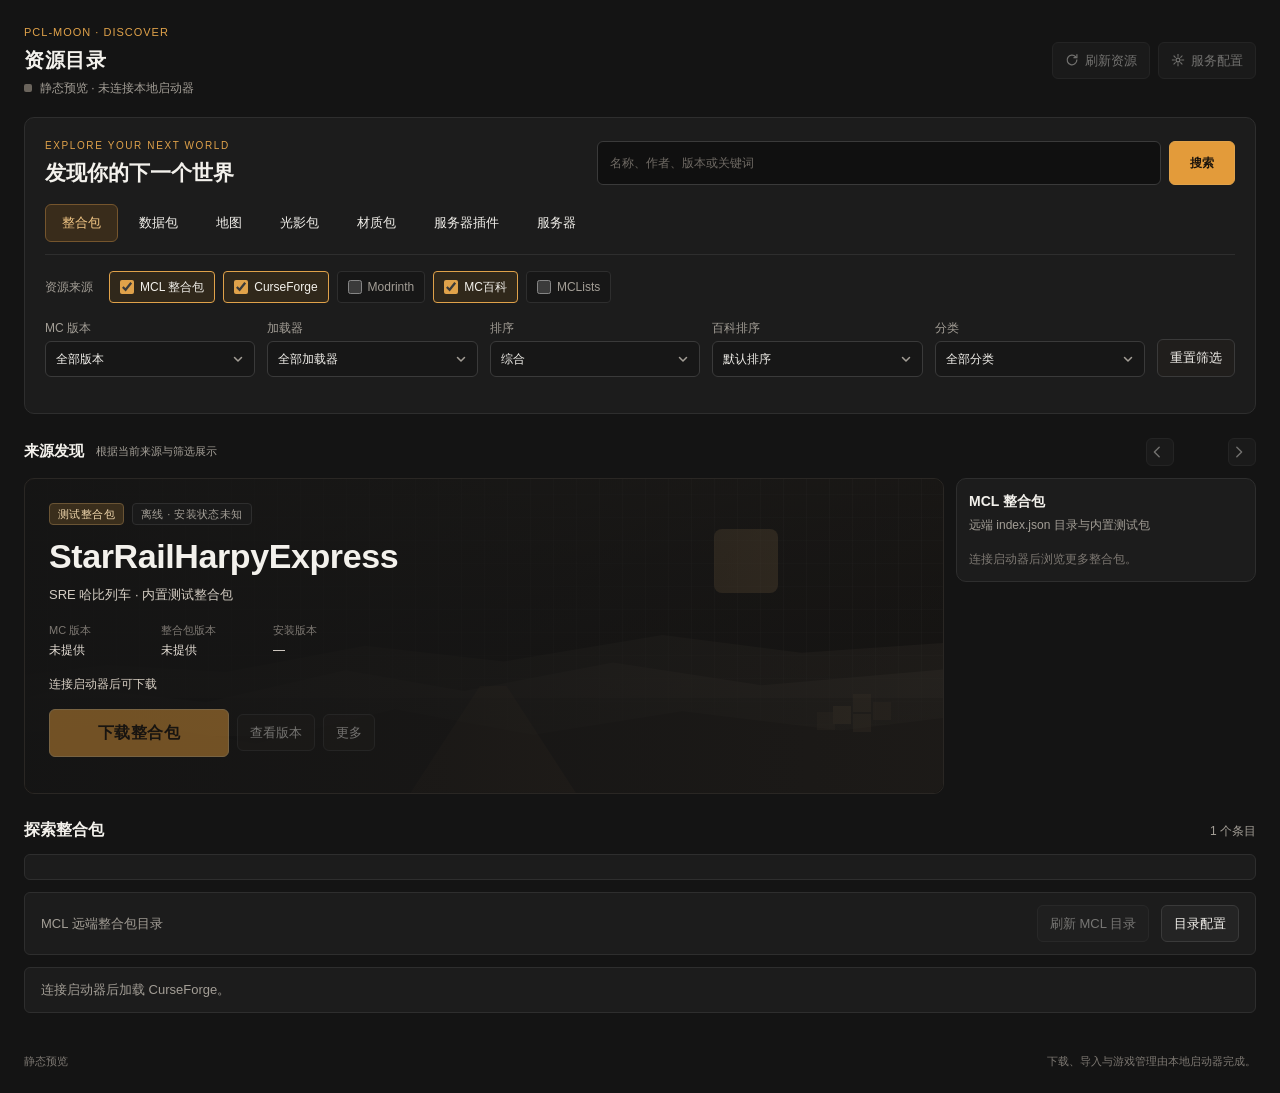
==== commit 0c16165f: "Fix launcher freeze when checking for updates." ====
--- a/Plain Craft Launcher 2/Modules/WebUi/www/index.html
+++ b/Plain Craft Launcher 2/Modules/WebUi/www/index.html
@@ -18,7 +18,7 @@
           <span id="connection-text">静态预览 · 未连接本地启动器</span>
         </p>
       </div>
-      <aside class="sponsor" aria-label="自营：星遥游戏">
+      <aside id="sponsor" class="sponsor" aria-label="自营：星遥游戏" hidden>
         <a id="sponsor-link" href="https://started.ink/" title="星遥游戏 · 我的世界联机服务器">
           <svg class="sponsor-mark" viewBox="0 0 40 40" aria-hidden="true">
             <defs><mask id="sponsor-crescent"><rect width="40" height="40" fill="#fff"/><circle cx="25" cy="15" r="11" fill="#000"/></mask></defs>
--- a/Plain Craft Launcher 2/Modules/WebUi/www/app.css
+++ b/Plain Craft Launcher 2/Modules/WebUi/www/app.css
@@ -76,6 +76,7 @@
    gap: 12px 16px;
    align-items: center;
  }
+.toolbar:has(> .sponsor[hidden]) { grid-template-columns: minmax(0, 1fr) auto; }
 .title-block { min-width: 0; }
 .eyebrow {
   margin: 0 0 4px;
@@ -770,7 +771,6 @@
  .rec-copy strong, .rec-copy small { overflow-wrap: anywhere; }
  .rec-copy strong { display: block; -webkit-line-clamp: unset; overflow: visible; }
  .rec-copy small { display: block; -webkit-line-clamp: unset; overflow: visible; white-space: normal; }
- .rec-copy .pill { margin-top: 4px; font-size: 10px; align-self: flex-start; max-width: 100%; overflow: hidden; text-overflow: ellipsis; white-space: nowrap; }
 .cards { grid-template-columns: repeat(auto-fill, minmax(min(290px, 100%), 1fr)); }
  .card-body small { display: -webkit-box; -webkit-line-clamp: 2; -webkit-box-orient: vertical; overflow: hidden; }
 .card { flex-direction: row; align-items: flex-start; border-radius: 8px; padding: 16px; gap: 14px; }
